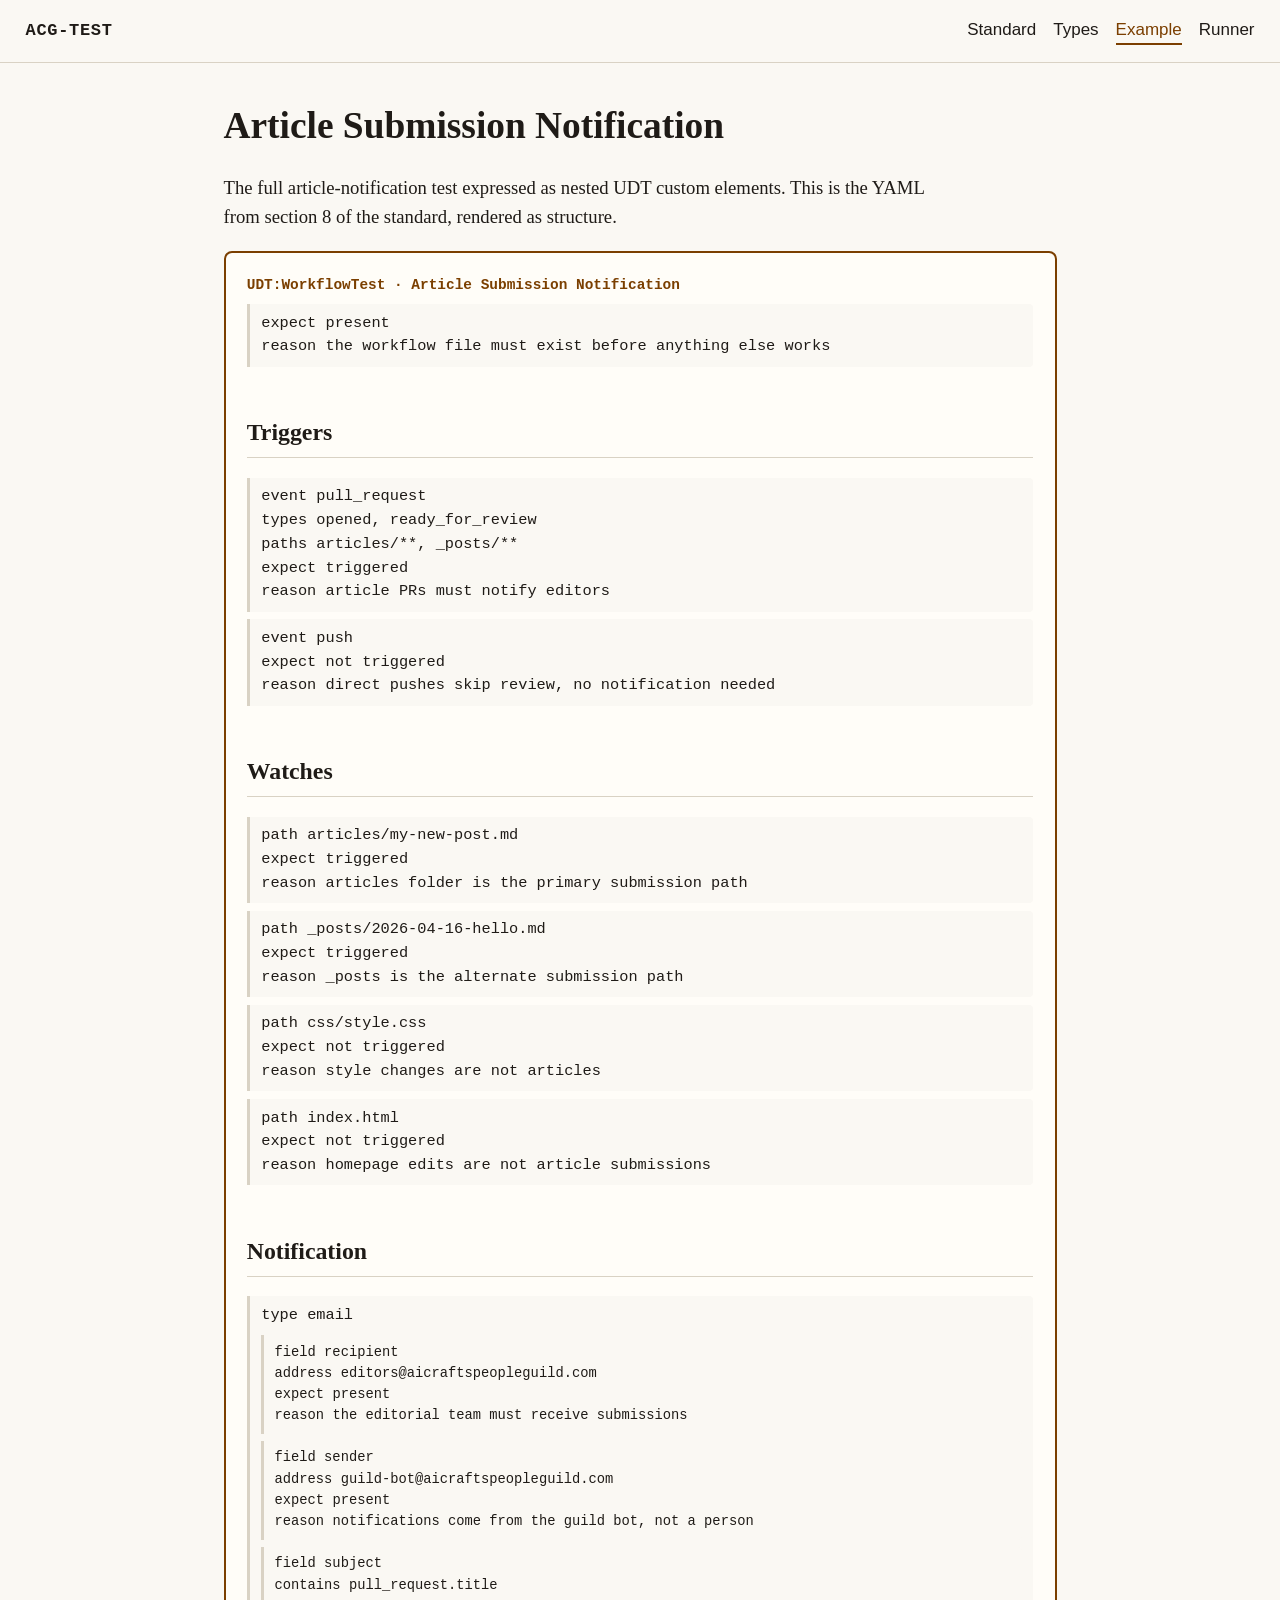
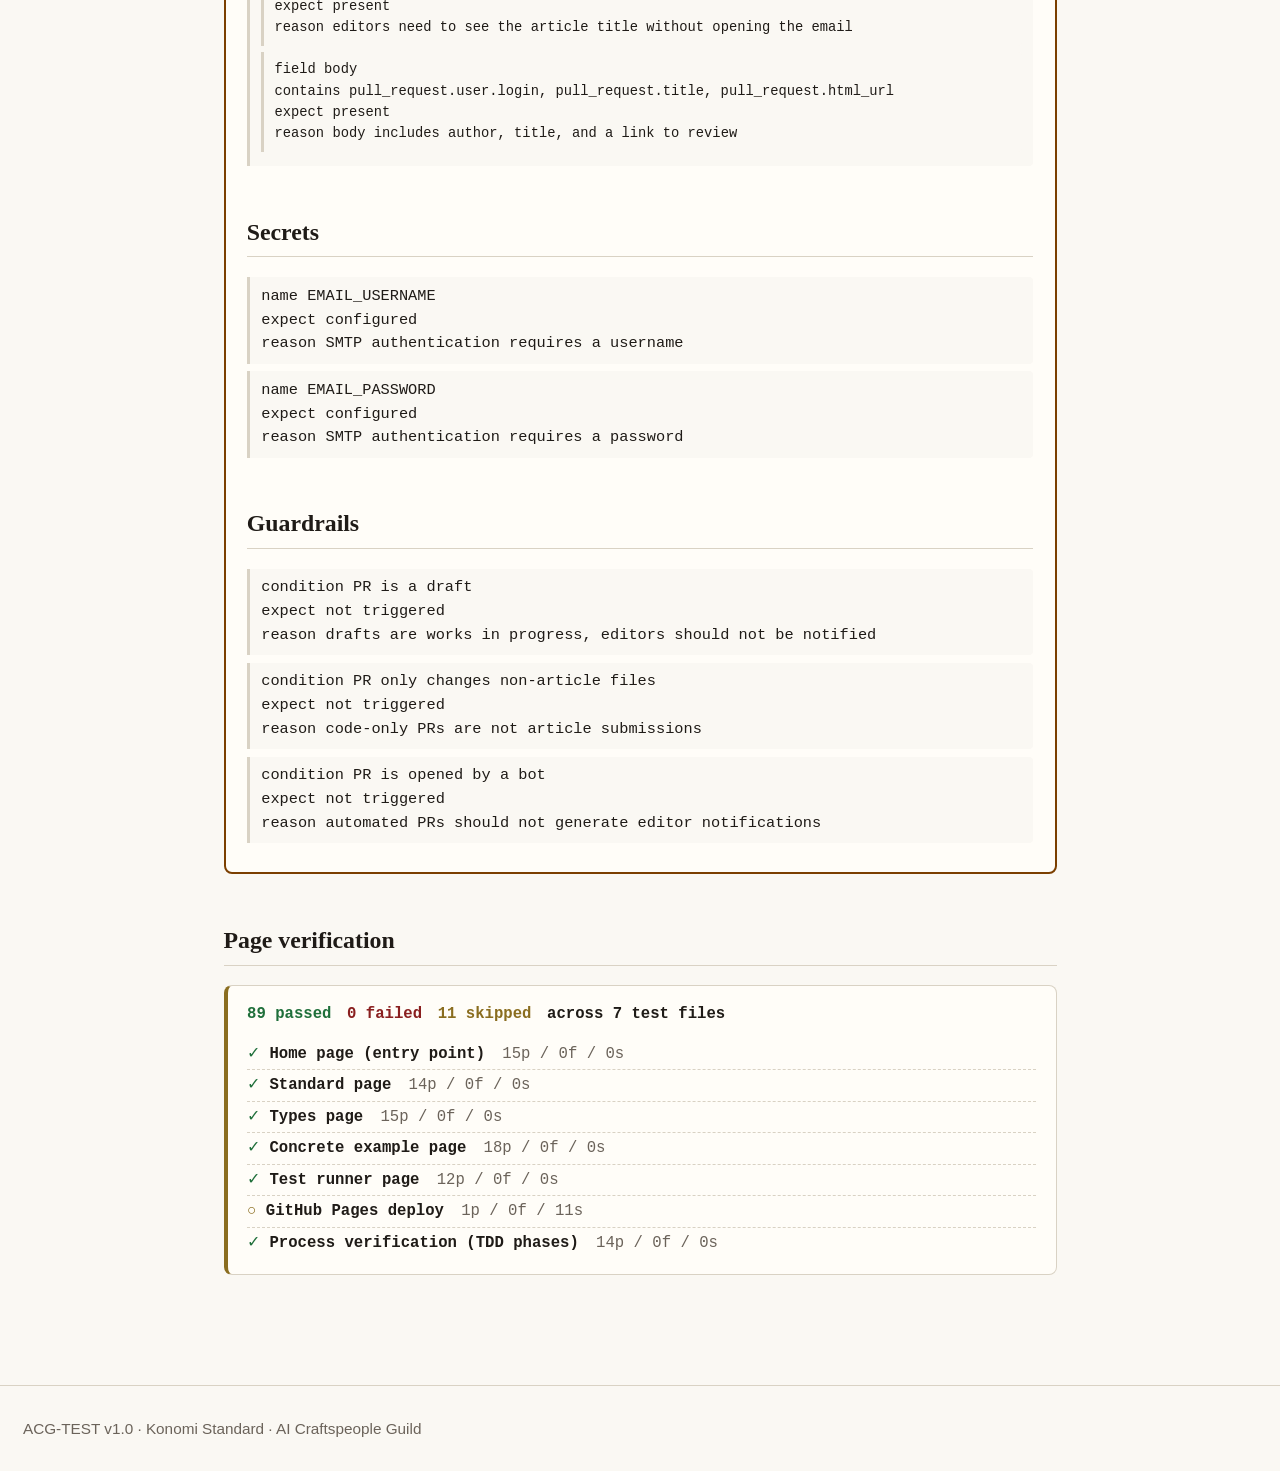
==== pages/example.html @ 83467461 "Build ACG-TEST as a GitHub Pages app with test verification per page - index.html at repo root as th" ====
<!doctype html>
<html lang="en">
<head>
  <meta charset="utf-8">
  <meta name="viewport" content="width=device-width,initial-scale=1">
  <title>Concrete Example · ACG-TEST</title>
  <link rel="stylesheet" href="../assets/style.css">
  <script type="module" src="../assets/udt-elements.js"></script>
  <script type="module" src="../assets/test-runner.js"></script>
</head>
<body data-page="example">
  <header class="site">
    <a class="brand" href="../index.html">ACG-TEST</a>
    <nav class="site-nav">
      <a href="./standard.html">Standard</a>
      <a href="./types.html">Types</a>
      <a href="./example.html" aria-current="page">Example</a>
      <a href="./runner.html">Runner</a>
    </nav>
  </header>

  <main class="prose">
    <h1>Article Submission Notification</h1>
    <p class="lede">
      The full article-notification test expressed as nested UDT custom elements.
      This is the YAML from section 8 of the standard, rendered as structure.
    </p>

    <udt-workflowtest test="Article Submission Notification"
                      workflow=".github/workflows/article-notification.yml">

      <udt-expectation slot="exists"
                       expect="present"
                       reason="the workflow file must exist before anything else works">
        workflow file exists on disk
      </udt-expectation>

      <section slot="triggers">
        <h2>Triggers</h2>
        <udt-eventtrigger event="pull_request"
                          types="opened, ready_for_review"
                          paths="articles/**, _posts/**"
                          expect="triggered"
                          reason="article PRs must notify editors"></udt-eventtrigger>
        <udt-eventtrigger event="push"
                          expect="not triggered"
                          reason="direct pushes skip review, no notification needed"></udt-eventtrigger>
      </section>

      <section slot="watches">
        <h2>Watches</h2>
        <udt-pathwatch path="articles/my-new-post.md"
                       expect="triggered"
                       reason="articles folder is the primary submission path"></udt-pathwatch>
        <udt-pathwatch path="_posts/2026-04-16-hello.md"
                       expect="triggered"
                       reason="_posts is the alternate submission path"></udt-pathwatch>
        <udt-pathwatch path="css/style.css"
                       expect="not triggered"
                       reason="style changes are not articles"></udt-pathwatch>
        <udt-pathwatch path="index.html"
                       expect="not triggered"
                       reason="homepage edits are not article submissions"></udt-pathwatch>
      </section>

      <section slot="notification">
        <h2>Notification</h2>
        <udt-notification type="email">
          <udt-field name="recipient"
                     address="editors@aicraftspeopleguild.com"
                     expect="present"
                     reason="the editorial team must receive submissions"></udt-field>
          <udt-field name="sender"
                     address="guild-bot@aicraftspeopleguild.com"
                     expect="present"
                     reason="notifications come from the guild bot, not a person"></udt-field>
          <udt-field name="subject"
                     contains="pull_request.title"
                     expect="present"
                     reason="editors need to see the article title without opening the email"></udt-field>
          <udt-field name="body"
                     contains="pull_request.user.login, pull_request.title, pull_request.html_url"
                     expect="present"
                     reason="body includes author, title, and a link to review"></udt-field>
        </udt-notification>
      </section>

      <section slot="secrets">
        <h2>Secrets</h2>
        <udt-secret name="EMAIL_USERNAME"
                    reason="SMTP authentication requires a username"></udt-secret>
        <udt-secret name="EMAIL_PASSWORD"
                    reason="SMTP authentication requires a password"></udt-secret>
      </section>

      <section slot="guardrails">
        <h2>Guardrails</h2>
        <udt-guardrail condition="PR is a draft"
                       reason="drafts are works in progress, editors should not be notified"></udt-guardrail>
        <udt-guardrail condition="PR only changes non-article files"
                       reason="code-only PRs are not article submissions"></udt-guardrail>
        <udt-guardrail condition="PR is opened by a bot"
                       reason="automated PRs should not generate editor notifications"></udt-guardrail>
      </section>

    </udt-workflowtest>

    <h2>Page verification</h2>
    <div id="site-summary" class="summary" data-scope="example">Loading&hellip;</div>
  </main>

  <footer class="site">
    <p>ACG-TEST v1.0 · Konomi Standard · AI Craftspeople Guild</p>
  </footer>
</body>
</html>
---- assets/style.css ----
:root {
  --bg: #faf8f3;
  --ink: #1f1b17;
  --dim: #6b635a;
  --line: #d9d2c4;
  --accent: #7b3f00;
  --good: #1f6f3a;
  --bad: #8a1f1f;
  --skip: #8a6d1f;
  --card: #fffdf8;
  --mono: ui-monospace, SFMono-Regular, Menlo, Consolas, monospace;
  --serif: Iowan Old Style, Palatino, Georgia, serif;
  --sans: -apple-system, BlinkMacSystemFont, Segoe UI, Roboto, sans-serif;
}

* { box-sizing: border-box; }

html, body {
  margin: 0;
  padding: 0;
  background: var(--bg);
  color: var(--ink);
  font-family: var(--serif);
  font-size: 17px;
  line-height: 1.55;
}

a { color: var(--accent); text-decoration: none; }
a:hover { text-decoration: underline; }

code, pre { font-family: var(--mono); font-size: 0.92em; }
pre {
  background: var(--card);
  border: 1px solid var(--line);
  border-radius: 6px;
  padding: 1em;
  overflow-x: auto;
  line-height: 1.5;
}
pre.tree { white-space: pre; }

header.site, footer.site {
  border-bottom: 1px solid var(--line);
  padding: 1em 1.5em;
  display: flex;
  align-items: center;
  justify-content: space-between;
  gap: 1em;
  flex-wrap: wrap;
  font-family: var(--sans);
}
footer.site {
  border-top: 1px solid var(--line);
  border-bottom: 0;
  margin-top: 4em;
  font-size: 0.9em;
  color: var(--dim);
}
.brand {
  font-weight: 700;
  letter-spacing: 0.04em;
  font-family: var(--mono);
  color: var(--ink);
}
.site-nav { display: flex; gap: 1em; flex-wrap: wrap; }
.site-nav a { color: var(--ink); }
.site-nav a[aria-current="page"] { color: var(--accent); border-bottom: 2px solid var(--accent); }

main {
  max-width: 52em;
  margin: 0 auto;
  padding: 2em 1.5em;
}
main.prose h1 { font-size: 2.2em; margin: 0 0 0.3em; }
main.prose h2 { margin-top: 2em; font-size: 1.4em; border-bottom: 1px solid var(--line); padding-bottom: 0.25em; }
main.prose h3 { margin-top: 1.5em; font-size: 1.1em; }

.hero { padding: 2em 0 1em; border-bottom: 1px solid var(--line); margin-bottom: 2em; }
.hero h1 { font-size: 3em; margin: 0; letter-spacing: 0.04em; font-family: var(--mono); }
.tagline { font-style: italic; color: var(--dim); margin: 0.5em 0 1em; }
.lede { font-size: 1.1em; max-width: 38em; }
.version { color: var(--dim); font-size: 0.9em; margin-top: 1em; font-family: var(--mono); }

.card-grid {
  display: grid;
  grid-template-columns: repeat(auto-fit, minmax(15em, 1fr));
  gap: 1em;
  margin: 2em 0;
}
.card {
  display: block;
  padding: 1.25em;
  background: var(--card);
  border: 1px solid var(--line);
  border-radius: 8px;
  color: var(--ink);
}
.card:hover { border-color: var(--accent); text-decoration: none; }
.card h2 { margin: 0 0 0.4em; font-size: 1.1em; }
.card p { margin: 0; color: var(--dim); font-size: 0.95em; }

.rules { padding-left: 1.2em; }
.rules li { margin-bottom: 0.4em; }
.rules code { background: var(--card); padding: 0.1em 0.4em; border-radius: 4px; border: 1px solid var(--line); }

.quiet { color: var(--dim); font-size: 0.85em; }

/* UDT custom elements */
udt-workflowtest {
  display: block;
  border: 2px solid var(--accent);
  border-radius: 8px;
  padding: 1.25em;
  background: var(--card);
  margin: 1em 0;
}
udt-workflowtest::before {
  content: "UDT:WorkflowTest · " attr(test);
  display: block;
  font-family: var(--mono);
  font-size: 0.85em;
  color: var(--accent);
  margin-bottom: 0.5em;
  font-weight: 700;
}

udt-expectation,
udt-eventtrigger,
udt-pathwatch,
udt-guardrail,
udt-secret,
udt-notification,
udt-field {
  display: block;
  border-left: 3px solid var(--line);
  padding: 0.5em 0.75em;
  margin: 0.5em 0;
  background: var(--bg);
  border-radius: 0 4px 4px 0;
  font-family: var(--mono);
  font-size: 0.9em;
}

udt-expectation[data-ok="true"],
udt-eventtrigger[data-ok="true"],
udt-pathwatch[data-ok="true"],
udt-guardrail[data-ok="true"],
udt-secret[data-ok="true"],
udt-field[data-ok="true"] { border-left-color: var(--good); }
udt-expectation[data-ok="false"],
udt-eventtrigger[data-ok="false"],
udt-pathwatch[data-ok="false"],
udt-guardrail[data-ok="false"],
udt-secret[data-ok="false"],
udt-field[data-ok="false"] { border-left-color: var(--bad); }

.type-card {
  border: 1px solid var(--line);
  border-radius: 8px;
  padding: 1em 1.25em;
  margin: 1.5em 0;
  background: var(--card);
}
.type-card > header { border: 0; padding: 0; margin-bottom: 0.5em; display: block; }
.type-card > header h2 { margin: 0; border: 0; padding: 0; }
.type-card .kind { color: var(--dim); font-family: var(--mono); font-size: 0.85em; margin: 0.2em 0 0.8em; }

/* Summary / runner output */
.summary {
  border: 1px solid var(--line);
  border-radius: 8px;
  background: var(--card);
  padding: 1em 1.25em;
  margin: 1em 0;
  font-family: var(--mono);
  font-size: 0.92em;
}
.summary.verdict-green { border-left: 4px solid var(--good); }
.summary.verdict-red { border-left: 4px solid var(--bad); }
.summary.verdict-yellow { border-left: 4px solid var(--skip); }

.summary .totals { display: flex; gap: 1em; margin-bottom: 0.8em; font-weight: 700; }
.summary .totals .p { color: var(--good); }
.summary .totals .f { color: var(--bad); }
.summary .totals .s { color: var(--skip); }

.summary ul { list-style: none; padding: 0; margin: 0; }
.summary li { padding: 0.2em 0; border-top: 1px dashed var(--line); }
.summary li:first-child { border-top: 0; }
.summary .pass::before { content: "\2713  "; color: var(--good); }
.summary .fail::before { content: "\2717  "; color: var(--bad); }
.summary .skip::before { content: "\25CB  "; color: var(--skip); }

.summary .reason { color: var(--dim); margin-left: 0.5em; }

.process { list-style: none; padding: 0; counter-reset: s; }
.process li { padding: 0.4em 0; border-bottom: 1px dashed var(--line); counter-increment: s; font-family: var(--mono); font-size: 0.92em; }
.process li::before { content: counter(s) ". "; color: var(--dim); }
.process .r { float: right; color: var(--dim); }
.process .r.pass { color: var(--good); }
.process .r.fail { color: var(--bad); }
.process .r.skip { color: var(--skip); }

#test-list details { margin: 0.5em 0; border: 1px solid var(--line); border-radius: 6px; background: var(--card); }
#test-list summary { padding: 0.6em 0.9em; cursor: pointer; font-family: var(--mono); font-size: 0.92em; }
#test-list summary .badge { float: right; font-weight: 700; }
#test-list .badge.pass { color: var(--good); }
#test-list .badge.fail { color: var(--bad); }
#test-list .badge.skip { color: var(--skip); }
#test-list .body { padding: 0 1em 0.8em; }
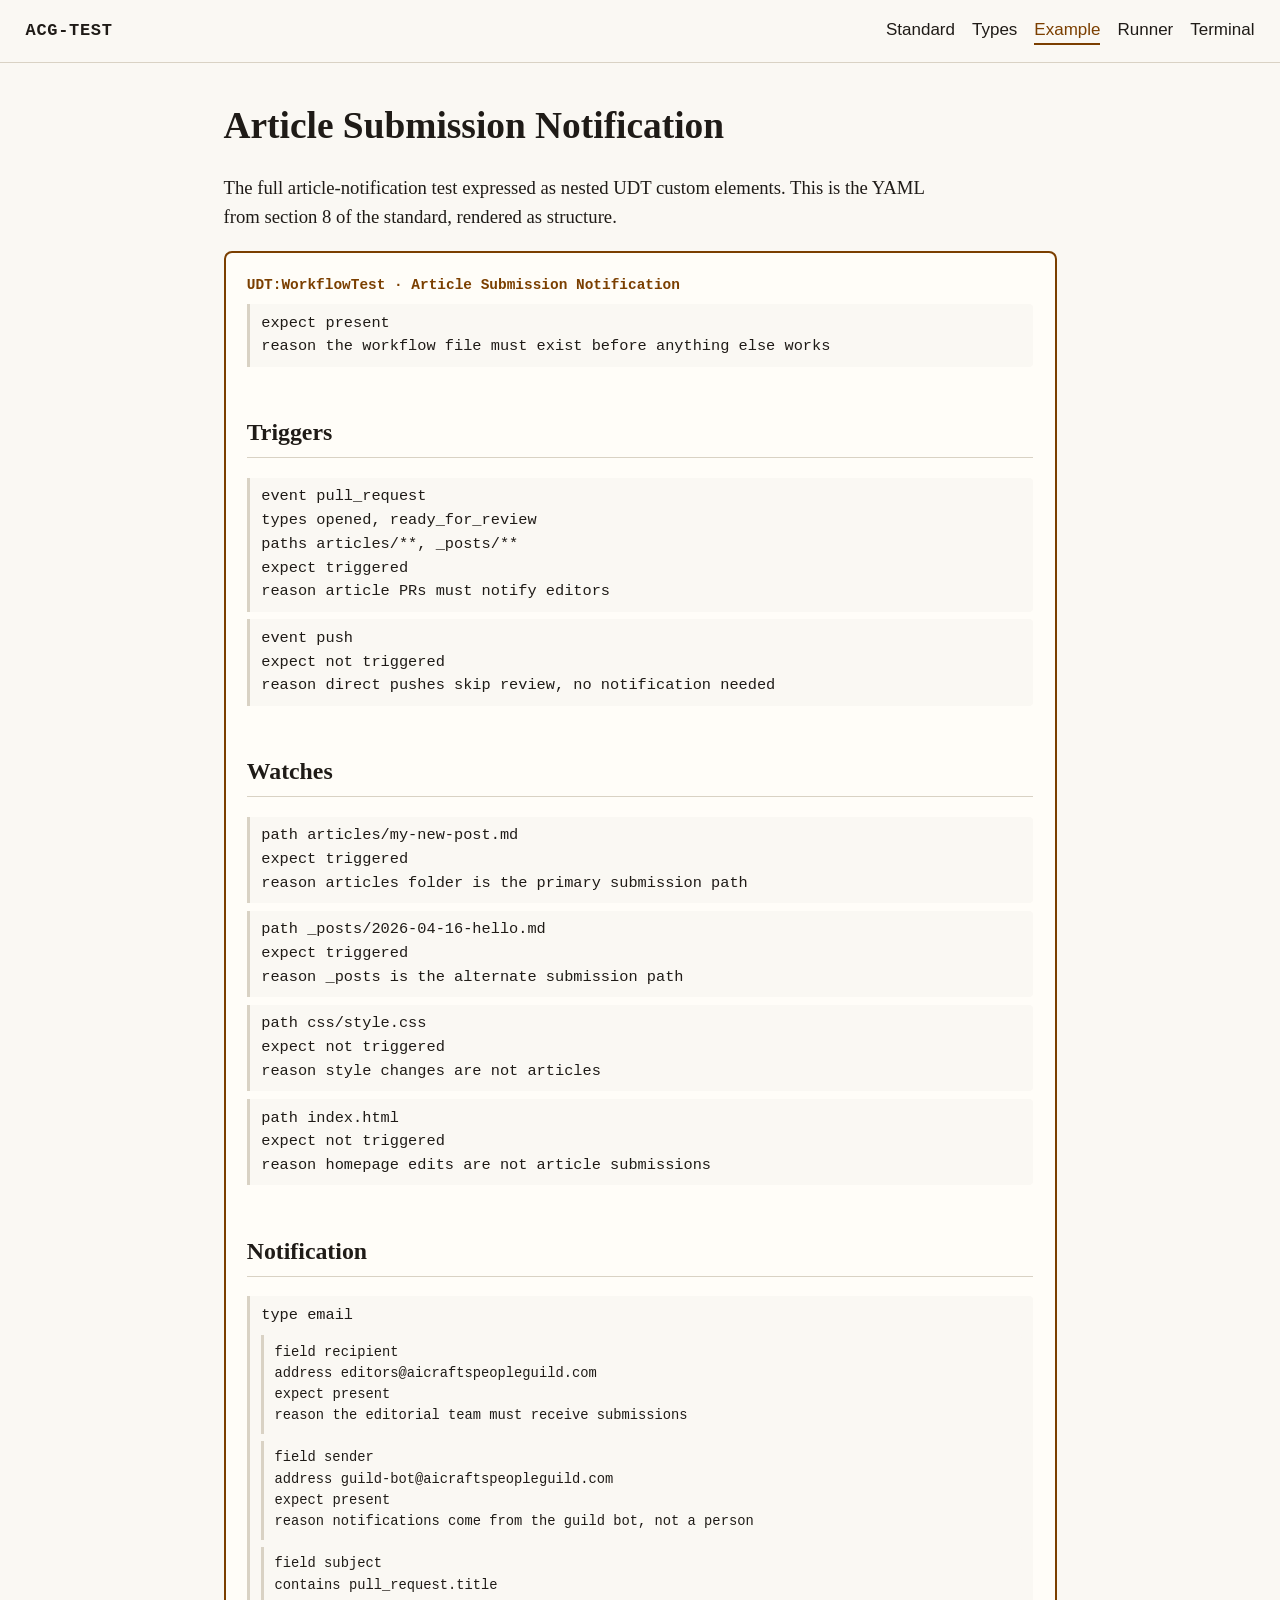
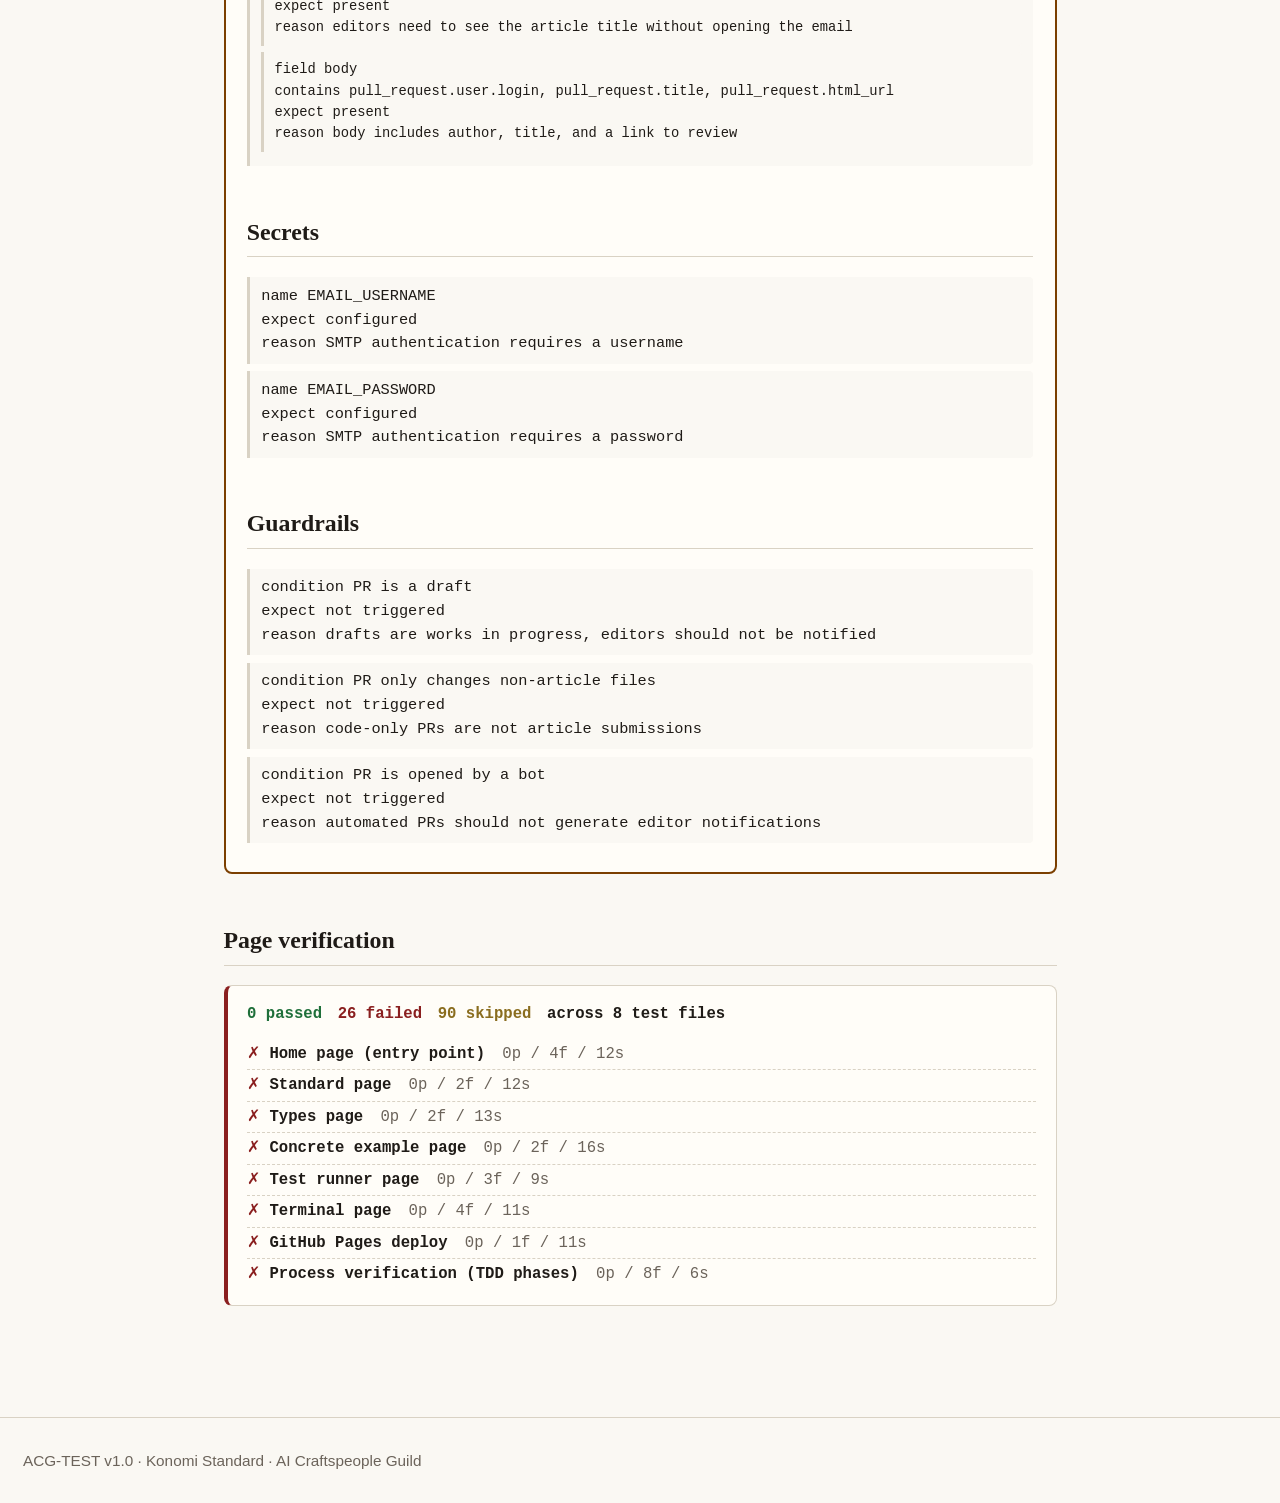
==== commit 98d5f3c4: "Add browser terminal for testing local site, remote URLs, GitHub repos, and pasted YAML - pages/term" ====
--- a/pages/example.html
+++ b/pages/example.html
@@ -16,6 +16,7 @@
       <a href="./types.html">Types</a>
       <a href="./example.html" aria-current="page">Example</a>
       <a href="./runner.html">Runner</a>
+      <a href="./terminal.html">Terminal</a>
     </nav>
   </header>
 
--- a/assets/style.css
+++ b/assets/style.css
@@ -208,3 +208,80 @@
 #test-list .badge.fail { color: var(--bad); }
 #test-list .badge.skip { color: var(--skip); }
 #test-list .body { padding: 0 1em 0.8em; }
+
+/* Terminal */
+.terminal {
+  background: #0f1115;
+  color: #e6e1d6;
+  border: 1px solid #2b2f38;
+  border-radius: 8px;
+  padding: 0.75em 1em;
+  font-family: var(--mono);
+  font-size: 0.9em;
+  display: flex;
+  flex-direction: column;
+  min-height: 22em;
+}
+.term-output {
+  flex: 1;
+  margin: 0 0 0.6em;
+  padding: 0;
+  background: transparent;
+  border: 0;
+  color: inherit;
+  white-space: pre-wrap;
+  overflow-y: auto;
+  max-height: 28em;
+  font-family: inherit;
+  font-size: inherit;
+  line-height: 1.4;
+}
+.term-form { display: flex; gap: 0.5em; align-items: baseline; }
+.term-prompt { color: #8aa9ff; flex: 0 0 auto; }
+.term-input {
+  flex: 1;
+  background: transparent;
+  border: 0;
+  outline: none;
+  color: inherit;
+  font-family: inherit;
+  font-size: inherit;
+  caret-color: #e6e1d6;
+}
+.t-pass { color: #6fd97f; }
+.t-fail { color: #ff7a7a; }
+.t-skip { color: #f0c674; }
+.t-info { color: #8aa9ff; }
+.t-echo { color: #b9b3a4; }
+
+dialog#paste-dialog {
+  border: 1px solid var(--line);
+  border-radius: 8px;
+  background: var(--card);
+  padding: 1.25em;
+  width: min(40em, 92vw);
+  font-family: var(--sans);
+}
+dialog#paste-dialog::backdrop { background: rgba(31, 27, 23, 0.5); }
+dialog#paste-dialog h2 { margin: 0 0 0.4em; font-size: 1.1em; }
+dialog#paste-dialog textarea {
+  width: 100%;
+  font-family: var(--mono);
+  font-size: 0.9em;
+  padding: 0.6em;
+  border: 1px solid var(--line);
+  border-radius: 6px;
+  background: var(--bg);
+  color: var(--ink);
+}
+.dialog-actions { display: flex; justify-content: flex-end; gap: 0.6em; margin-top: 0.8em; }
+.dialog-actions button {
+  font-family: var(--sans);
+  font-size: 0.95em;
+  padding: 0.4em 1em;
+  border: 1px solid var(--line);
+  background: var(--card);
+  border-radius: 6px;
+  cursor: pointer;
+}
+#paste-run { background: var(--accent); color: #fff; border-color: var(--accent); }
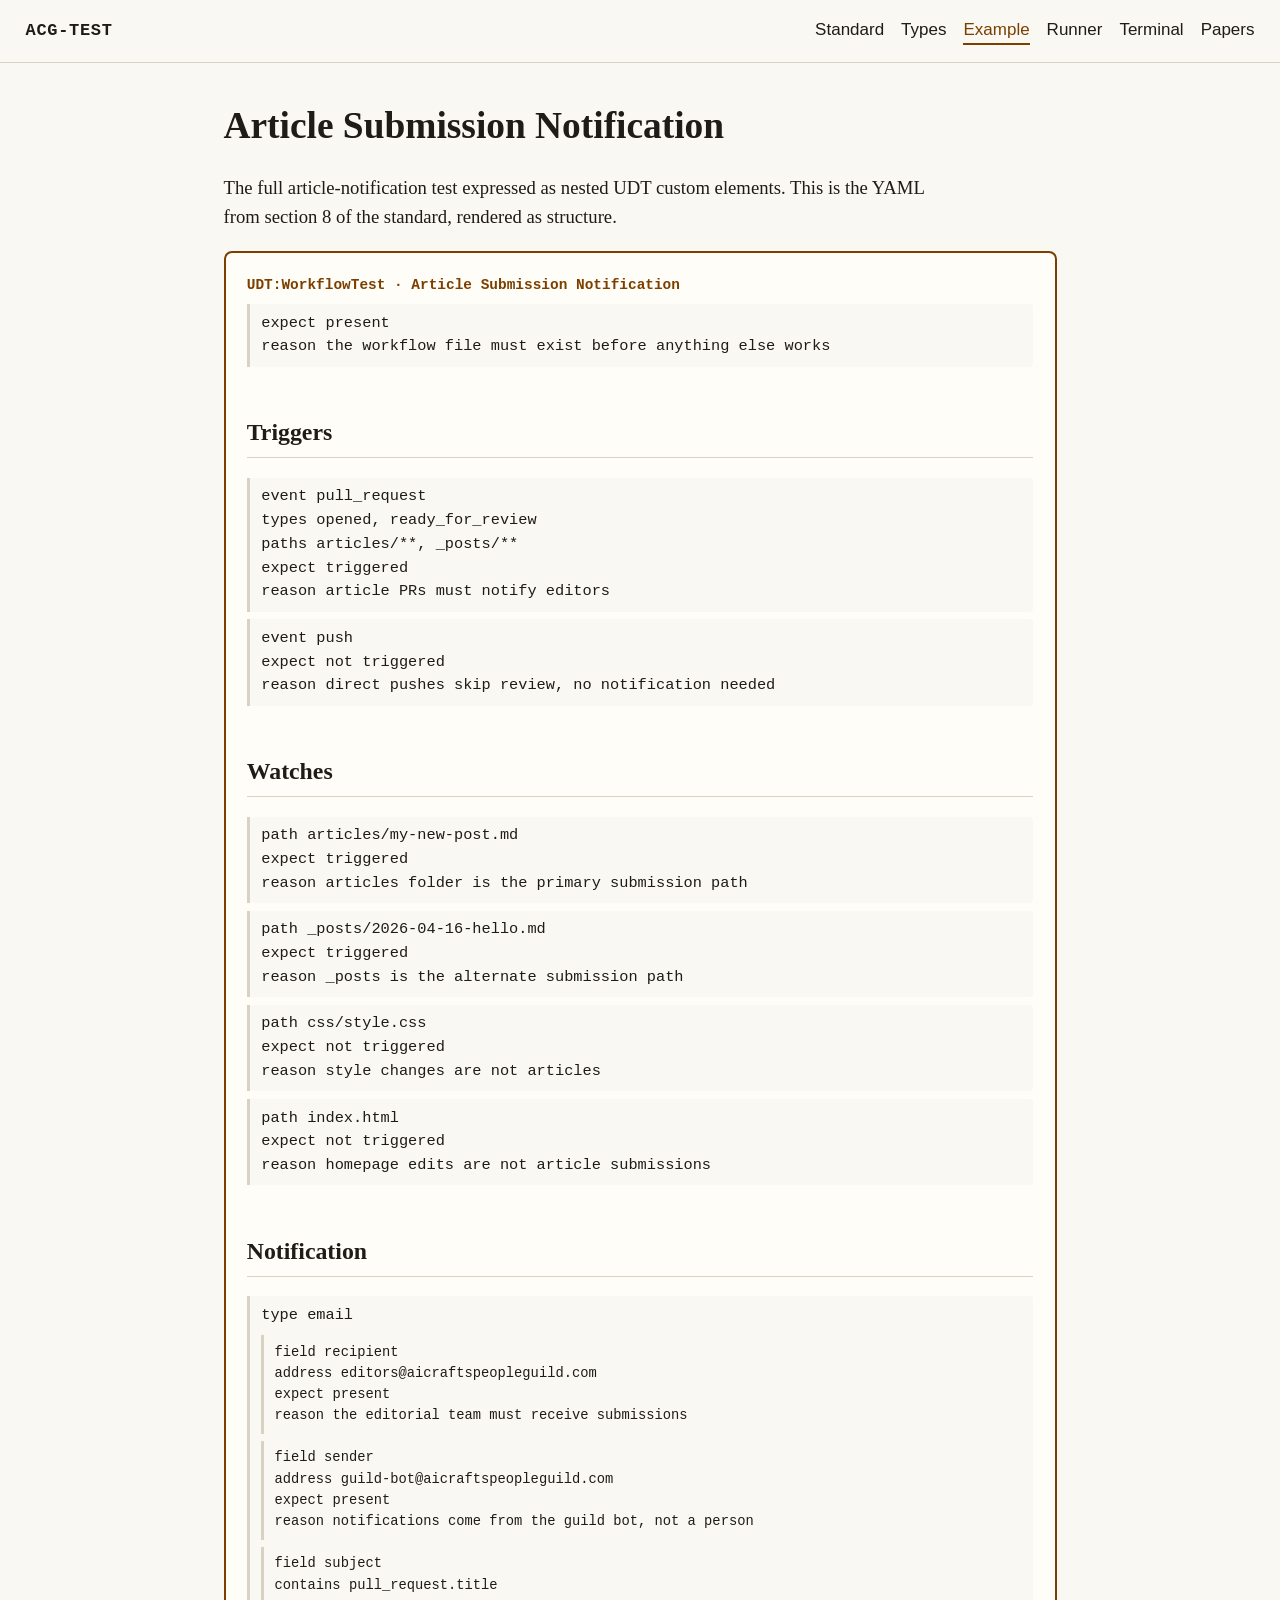
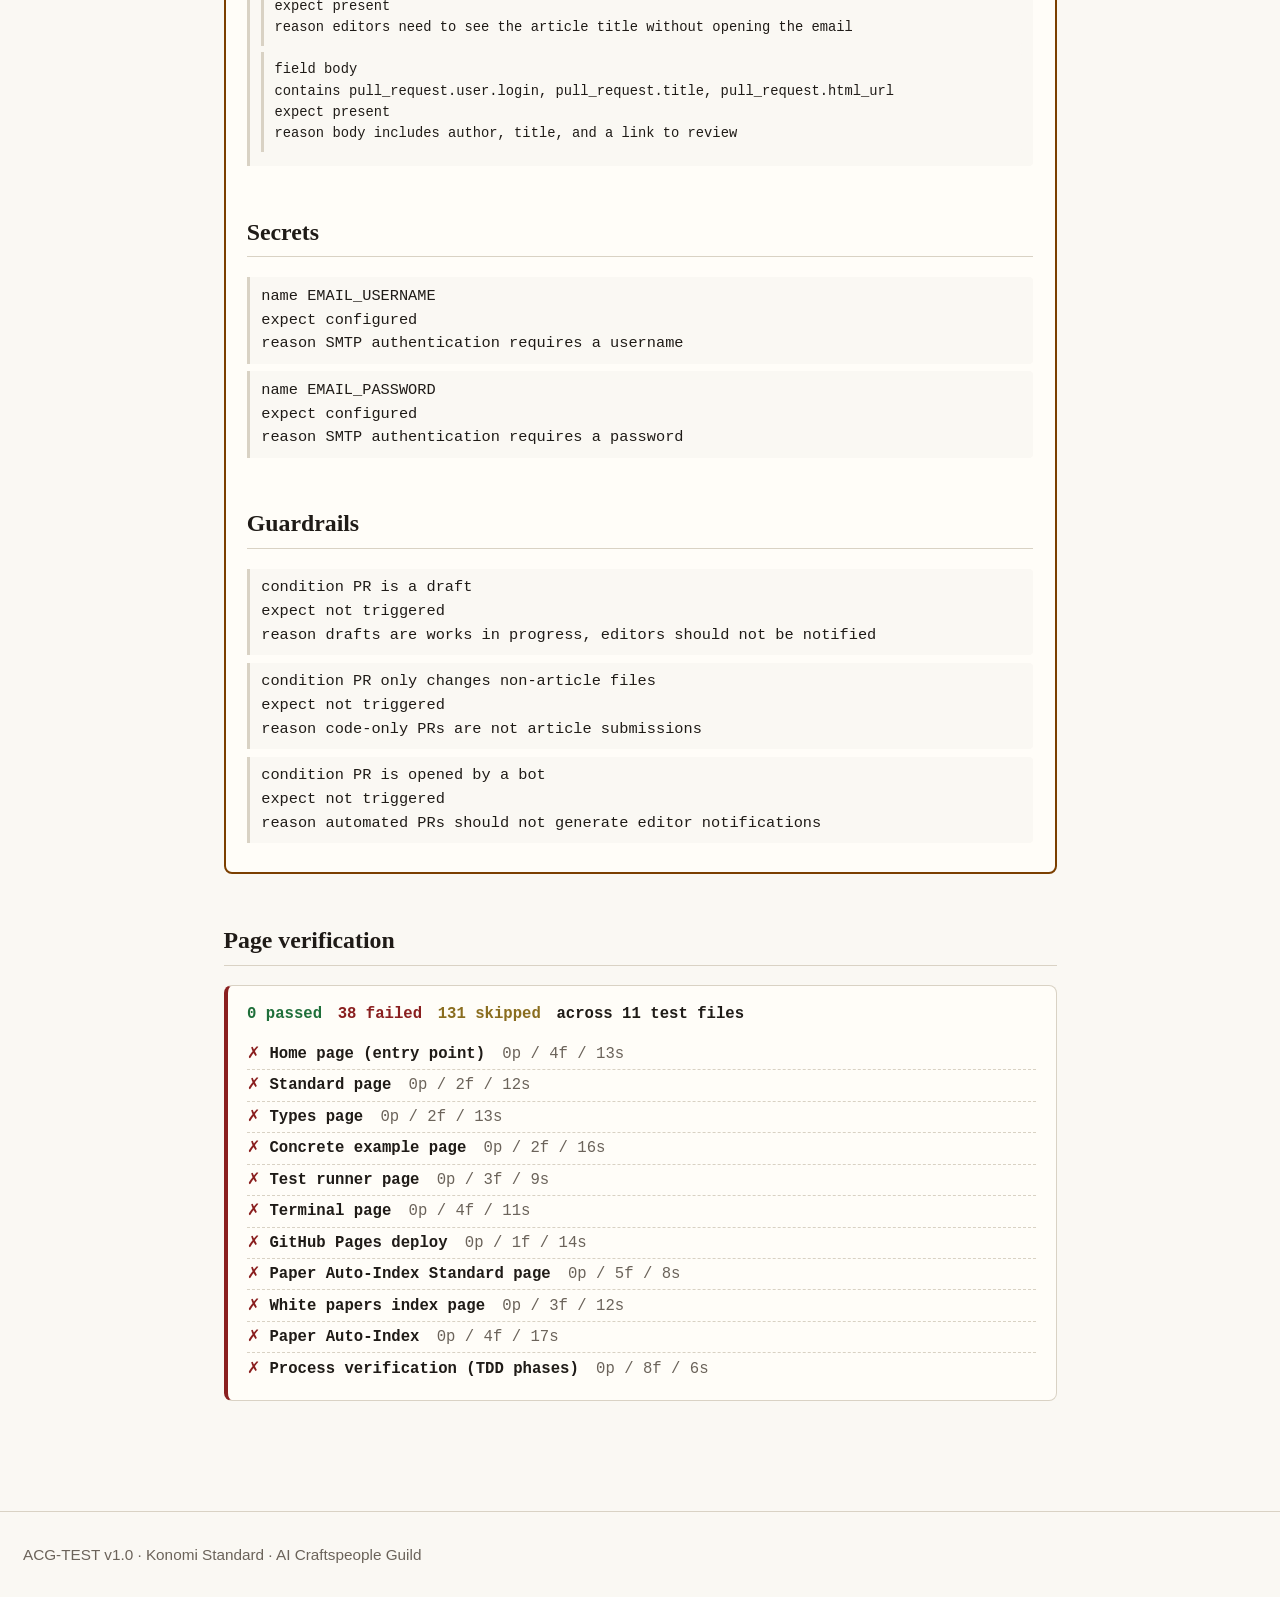
==== commit 4770606c: "Implement Paper Auto-Index Standard (ACG-STD-AUTOPARSE-2026) The standard document itself lives at p" ====
--- a/pages/example.html
+++ b/pages/example.html
@@ -17,6 +17,7 @@
       <a href="./example.html" aria-current="page">Example</a>
       <a href="./runner.html">Runner</a>
       <a href="./terminal.html">Terminal</a>
+      <a href="../white-papers.html">Papers</a>
     </nav>
   </header>
 
--- a/assets/style.css
+++ b/assets/style.css
@@ -285,3 +285,67 @@
   cursor: pointer;
 }
 #paste-run { background: var(--accent); color: #fff; border-color: var(--accent); }
+
+/* Paper cards */
+.paper-section { margin: 2em 0; }
+.paper-section h2 {
+  border-bottom: 1px solid var(--line);
+  padding-bottom: 0.2em;
+  margin-top: 1.5em;
+}
+article.paper-card {
+  display: block;
+  background: var(--card);
+  border: 1px solid var(--line);
+  border-left: 4px solid var(--accent);
+  border-radius: 8px;
+  padding: 1.1em 1.25em;
+  margin: 1em 0;
+}
+article.paper-card .paper-meta {
+  display: flex;
+  gap: 1em;
+  flex-wrap: wrap;
+  color: var(--dim);
+  font-size: 0.85em;
+  font-family: var(--mono);
+  margin-bottom: 0.4em;
+}
+article.paper-card .paper-id { margin-left: auto; }
+article.paper-card .paper-type-badge {
+  display: inline-block;
+  background: var(--accent);
+  color: #fff;
+  padding: 0.15em 0.6em;
+  border-radius: 4px;
+  font-size: 0.78em;
+  font-family: var(--mono);
+  letter-spacing: 0.03em;
+  text-transform: uppercase;
+  margin-bottom: 0.3em;
+}
+article.paper-card .paper-status-badge {
+  display: inline-block;
+  background: var(--skip);
+  color: #fff;
+  padding: 0.15em 0.6em;
+  border-radius: 4px;
+  font-size: 0.78em;
+  font-family: var(--mono);
+  margin-left: 0.4em;
+  text-transform: uppercase;
+  letter-spacing: 0.03em;
+}
+article.paper-card h3 { margin: 0.2em 0 0.4em; font-size: 1.2em; }
+article.paper-card .paper-abstract { margin: 0 0 0.6em; color: var(--ink); }
+article.paper-card .paper-tags { display: flex; gap: 0.4em; flex-wrap: wrap; margin-bottom: 0.6em; }
+article.paper-card .paper-tags .tag {
+  background: var(--bg);
+  border: 1px solid var(--line);
+  border-radius: 999px;
+  padding: 0.1em 0.7em;
+  font-size: 0.8em;
+  font-family: var(--mono);
+  color: var(--dim);
+}
+article.paper-card .paper-link { font-weight: 700; }
